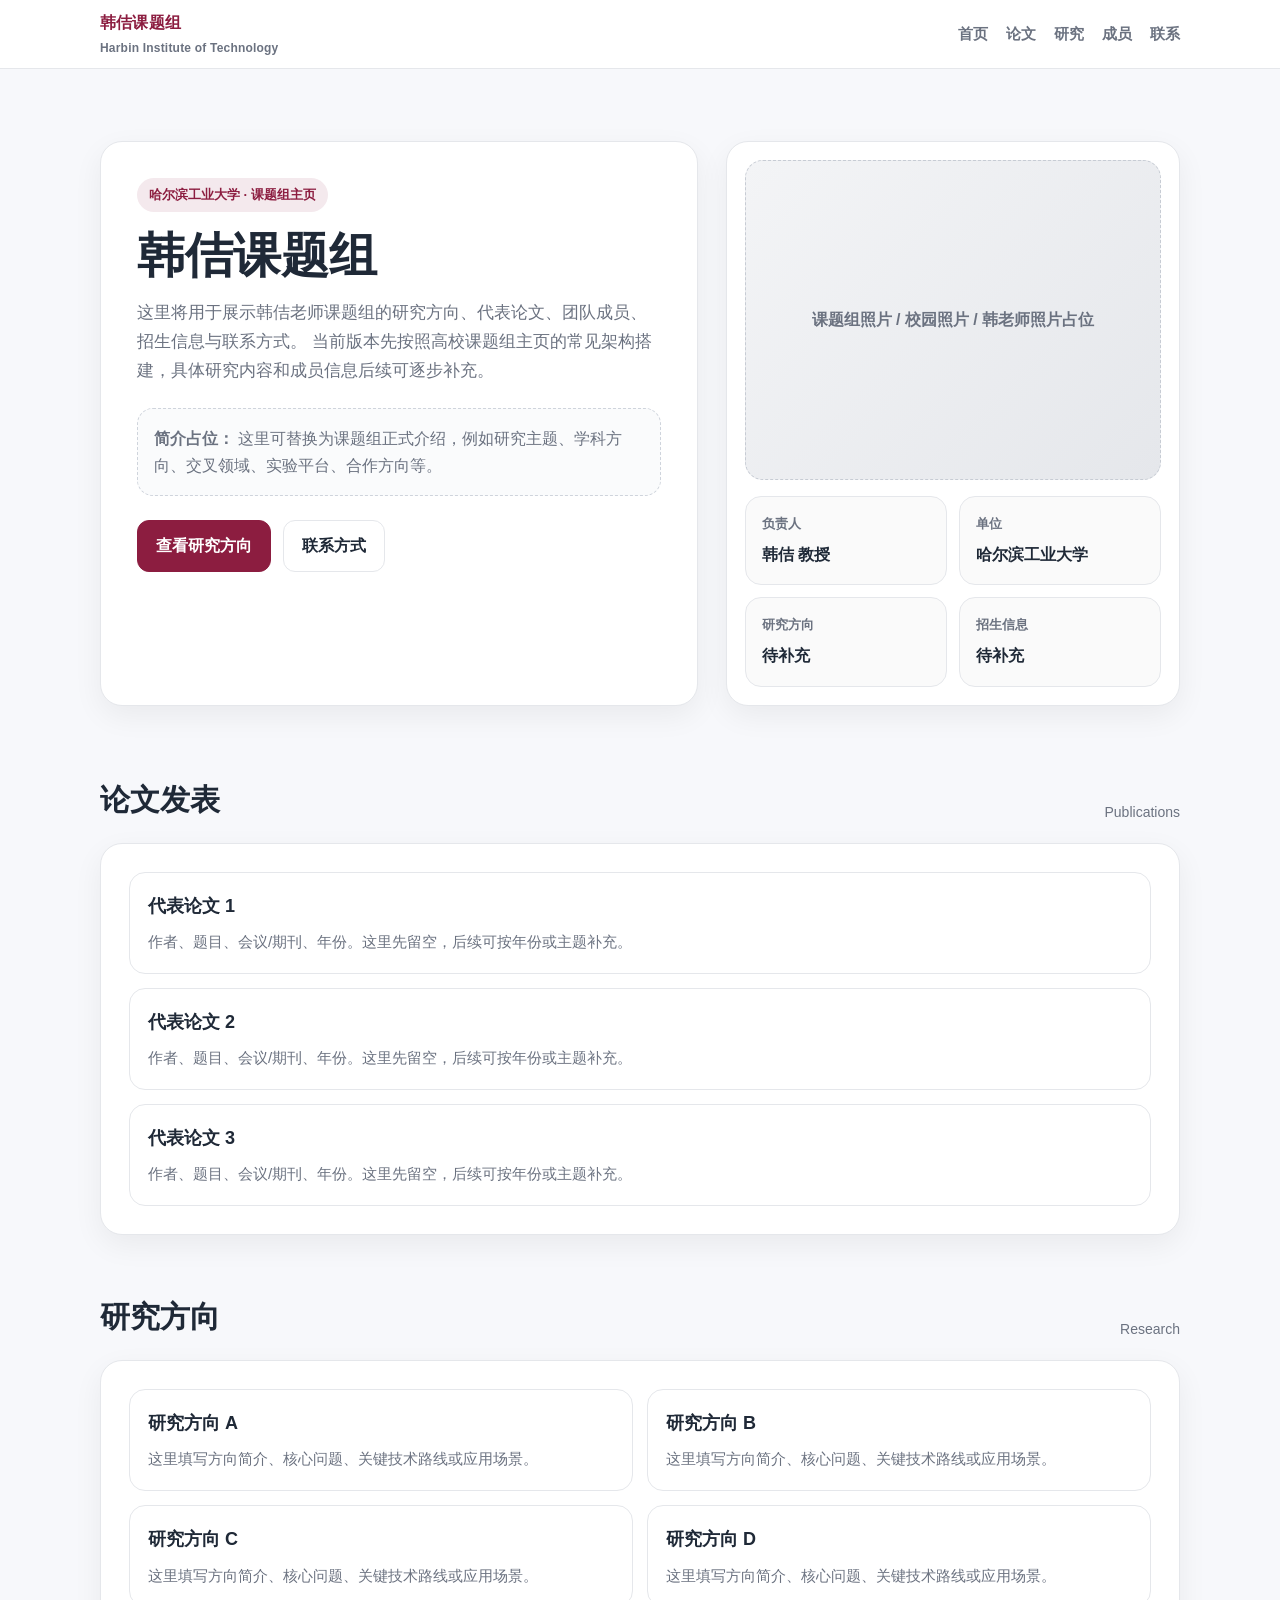
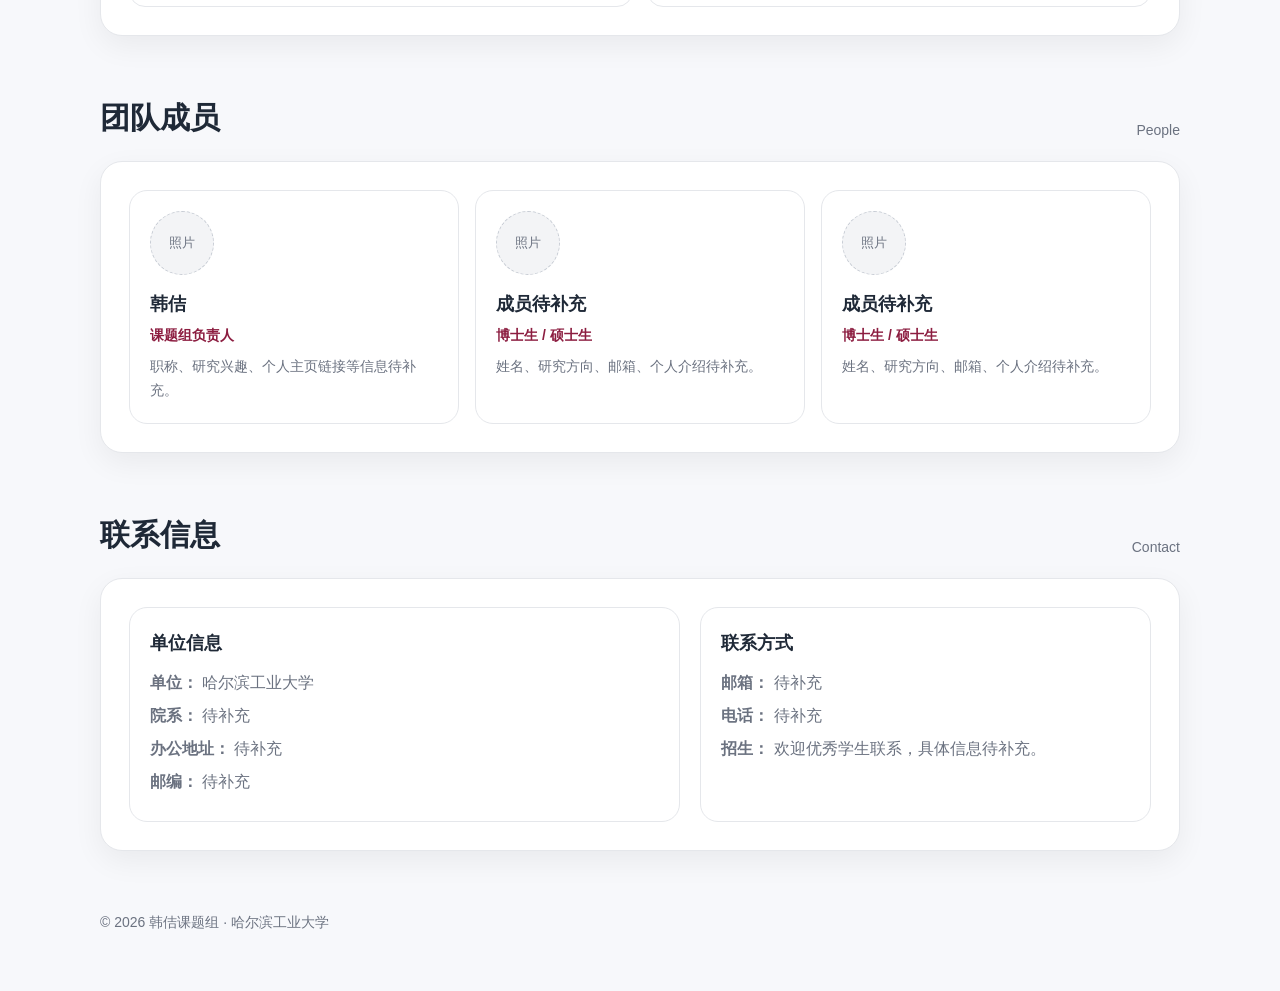
==== index.html @ 1d57304c "Update index.html" ====
<!doctype html>
<html lang="zh-CN">
<head>
  <meta charset="UTF-8" />
  <meta name="viewport" content="width=device-width, initial-scale=1.0" />
  <title>韩佶课题组 | 哈尔滨工业大学</title>
  <meta name="description" content="哈尔滨工业大学韩佶老师课题组主页" />
  <style>
    :root {
      --bg: #f7f8fb;
      --card: #ffffff;
      --text: #1f2937;
      --muted: #6b7280;
      --line: #e5e7eb;
      --primary: #8c1d40;
      --primary-2: #a62a4f;
      --max: 1080px;
      --shadow: 0 10px 30px rgba(0, 0, 0, 0.06);
    }

    * { box-sizing: border-box; }
    html { scroll-behavior: smooth; }
    body {
      margin: 0;
      font-family: -apple-system, BlinkMacSystemFont, "Segoe UI", Roboto, "PingFang SC", "Hiragino Sans GB", "Microsoft YaHei", sans-serif;
      color: var(--text);
      background: var(--bg);
      line-height: 1.7;
    }

    a { color: inherit; text-decoration: none; }
    img { max-width: 100%; display: block; }

    .container {
      width: min(var(--max), calc(100% - 32px));
      margin: 0 auto;
    }

    .site-header {
      position: sticky;
      top: 0;
      z-index: 50;
      background: rgba(255,255,255,0.92);
      backdrop-filter: blur(12px);
      border-bottom: 1px solid var(--line);
    }

    .nav {
      display: flex;
      align-items: center;
      justify-content: space-between;
      min-height: 68px;
      gap: 16px;
    }

    .brand {
      font-weight: 800;
      letter-spacing: 0.2px;
      color: var(--primary);
      white-space: nowrap;
    }

    .brand small {
      display: block;
      font-size: 12px;
      color: var(--muted);
      font-weight: 600;
      margin-top: 2px;
    }

    .nav-links {
      display: flex;
      gap: 18px;
      flex-wrap: wrap;
      justify-content: flex-end;
      font-size: 15px;
    }

    .nav-links a {
      color: var(--muted);
      font-weight: 600;
    }

    .nav-links a:hover { color: var(--primary); }

    .hero {
      padding: 72px 0 40px;
    }

    .hero-grid {
      display: grid;
      grid-template-columns: 1.25fr 0.95fr;
      gap: 28px;
      align-items: stretch;
    }

    .card {
      background: var(--card);
      border: 1px solid var(--line);
      border-radius: 22px;
      box-shadow: var(--shadow);
    }

    .hero-copy {
      padding: 36px;
    }

    .eyebrow {
      display: inline-block;
      padding: 6px 12px;
      border-radius: 999px;
      background: #f4e9ed;
      color: var(--primary);
      font-size: 13px;
      font-weight: 700;
      margin-bottom: 16px;
    }

    h1 {
      font-size: clamp(30px, 4vw, 48px);
      line-height: 1.15;
      margin: 0 0 16px;
    }

    .lead {
      font-size: 17px;
      color: var(--muted);
      margin: 0 0 22px;
    }

    .hero-actions {
      display: flex;
      gap: 12px;
      flex-wrap: wrap;
      margin-top: 24px;
    }

    .btn {
      display: inline-flex;
      align-items: center;
      justify-content: center;
      padding: 11px 18px;
      border-radius: 12px;
      font-weight: 700;
      border: 1px solid var(--line);
      transition: 0.2s ease;
    }

    .btn-primary {
      background: var(--primary);
      color: white;
      border-color: var(--primary);
    }

    .btn-primary:hover { background: var(--primary-2); }
    .btn-secondary:hover { border-color: var(--primary); color: var(--primary); }

    .hero-side {
      padding: 18px;
      display: flex;
      flex-direction: column;
      gap: 16px;
    }

    .placeholder-photo {
      min-height: 320px;
      border-radius: 18px;
      background: linear-gradient(135deg, #f3f4f6, #e5e7eb);
      border: 1px dashed #c7ccd4;
      display: grid;
      place-items: center;
      color: var(--muted);
      font-weight: 700;
      text-align: center;
      padding: 20px;
    }

    .quick-info {
      display: grid;
      grid-template-columns: 1fr 1fr;
      gap: 12px;
    }

    .quick-info .mini {
      border: 1px solid var(--line);
      border-radius: 16px;
      padding: 16px;
      background: #fafafa;
    }

    .mini-title {
      font-size: 13px;
      color: var(--muted);
      margin-bottom: 6px;
      font-weight: 700;
    }

    .mini strong {
      font-size: 16px;
    }

    section {
      padding: 28px 0;
    }

    .section-title {
      display: flex;
      align-items: end;
      justify-content: space-between;
      gap: 12px;
      margin-bottom: 18px;
    }

    h2 {
      margin: 0;
      font-size: 30px;
    }

    .section-note {
      color: var(--muted);
      font-size: 14px;
    }

    .content-card {
      padding: 28px;
    }

    .grid-2 {
      display: grid;
      grid-template-columns: 1fr 1fr;
      gap: 20px;
    }

    .research-list,
    .publication-list,
    .member-list {
      display: grid;
      gap: 14px;
    }

    .item {
      padding: 18px 18px;
      border: 1px solid var(--line);
      border-radius: 16px;
      background: #fff;
    }

    .item h3 {
      margin: 0 0 8px;
      font-size: 18px;
    }

    .item p {
      margin: 0;
      color: var(--muted);
      font-size: 15px;
    }

    .people-grid {
      display: grid;
      grid-template-columns: repeat(3, 1fr);
      gap: 16px;
    }

    .person {
      padding: 20px;
      border: 1px solid var(--line);
      border-radius: 18px;
      background: #fff;
    }

    .avatar {
      width: 64px;
      height: 64px;
      border-radius: 50%;
      background: #f3f4f6;
      border: 1px dashed #c7ccd4;
      display: grid;
      place-items: center;
      color: var(--muted);
      font-size: 13px;
      margin-bottom: 14px;
    }

    .person h3 {
      margin: 0 0 4px;
      font-size: 18px;
    }

    .person .role {
      color: var(--primary);
      font-weight: 700;
      font-size: 14px;
      margin-bottom: 8px;
    }

    .person p {
      margin: 0;
      color: var(--muted);
      font-size: 14px;
    }

    .contact-grid {
      display: grid;
      grid-template-columns: 1.1fr 0.9fr;
      gap: 20px;
    }

    .contact-block {
      padding: 20px;
      border: 1px solid var(--line);
      border-radius: 18px;
      background: #fff;
    }

    .contact-block h3 {
      margin: 0 0 10px;
      font-size: 18px;
    }

    .contact-block p {
      margin: 6px 0;
      color: var(--muted);
    }

    .footer {
      padding: 32px 0 56px;
      color: var(--muted);
      font-size: 14px;
    }

    .muted-box {
      border: 1px dashed #cfd4dc;
      border-radius: 16px;
      padding: 16px;
      color: var(--muted);
      background: #fafbfc;
    }

    @media (max-width: 920px) {
      .hero-grid,
      .grid-2,
      .people-grid,
      .contact-grid {
        grid-template-columns: 1fr;
      }
    }

    @media (max-width: 640px) {
      .nav {
        padding: 12px 0;
        align-items: flex-start;
        flex-direction: column;
      }

      .nav-links {
        gap: 12px;
      }

      .hero {
        padding-top: 36px;
      }

      .hero-copy,
      .content-card {
        padding: 22px;
      }

      .quick-info {
        grid-template-columns: 1fr;
      }
    }
  </style>
</head>
<body>
  <header class="site-header">
    <div class="container nav">
      <div class="brand">
        韩佶课题组
        <small>Harbin Institute of Technology</small>
      </div>
      <nav class="nav-links">
        <a href="#home">首页</a>
        <a href="#publications">论文</a>
        <a href="#research">研究</a>
        <a href="#people">成员</a>
        <a href="#contact">联系</a>
      </nav>
    </div>
  </header>

  <main>
    <section class="hero" id="home">
      <div class="container hero-grid">
        <div class="card hero-copy">
          <div class="eyebrow">哈尔滨工业大学 · 课题组主页</div>
          <h1>韩佶课题组</h1>
          <p class="lead">
            这里将用于展示韩佶老师课题组的研究方向、代表论文、团队成员、招生信息与联系方式。
            当前版本先按照高校课题组主页的常见架构搭建，具体研究内容和成员信息后续可逐步补充。
          </p>
          <div class="muted-box">
            <strong>简介占位：</strong>
            这里可替换为课题组正式介绍，例如研究主题、学科方向、交叉领域、实验平台、合作方向等。
          </div>
          <div class="hero-actions">
            <a class="btn btn-primary" href="#research">查看研究方向</a>
            <a class="btn btn-secondary" href="#contact">联系方式</a>
          </div>
        </div>

        <div class="card hero-side">
          <div class="placeholder-photo">课题组照片 / 校园照片 / 韩老师照片占位</div>
          <div class="quick-info">
            <div class="mini">
              <div class="mini-title">负责人</div>
              <strong>韩佶 教授</strong>
            </div>
            <div class="mini">
              <div class="mini-title">单位</div>
              <strong>哈尔滨工业大学</strong>
            </div>
            <div class="mini">
              <div class="mini-title">研究方向</div>
              <strong>待补充</strong>
            </div>
            <div class="mini">
              <div class="mini-title">招生信息</div>
              <strong>待补充</strong>
            </div>
          </div>
        </div>
      </div>
    </section>

    <section id="publications">
      <div class="container">
        <div class="section-title">
          <h2>论文发表</h2>
          <div class="section-note">Publications</div>
        </div>
        <div class="card content-card publication-list">
          <div class="item">
            <h3>代表论文 1</h3>
            <p>作者、题目、会议/期刊、年份。这里先留空，后续可按年份或主题补充。</p>
          </div>
          <div class="item">
            <h3>代表论文 2</h3>
            <p>作者、题目、会议/期刊、年份。这里先留空，后续可按年份或主题补充。</p>
          </div>
          <div class="item">
            <h3>代表论文 3</h3>
            <p>作者、题目、会议/期刊、年份。这里先留空，后续可按年份或主题补充。</p>
          </div>
        </div>
      </div>
    </section>

    <section id="research">
      <div class="container">
        <div class="section-title">
          <h2>研究方向</h2>
          <div class="section-note">Research</div>
        </div>
        <div class="card content-card">
          <div class="grid-2 research-list">
            <div class="item">
              <h3>研究方向 A</h3>
              <p>这里填写方向简介、核心问题、关键技术路线或应用场景。</p>
            </div>
            <div class="item">
              <h3>研究方向 B</h3>
              <p>这里填写方向简介、核心问题、关键技术路线或应用场景。</p>
            </div>
            <div class="item">
              <h3>研究方向 C</h3>
              <p>这里填写方向简介、核心问题、关键技术路线或应用场景。</p>
            </div>
            <div class="item">
              <h3>研究方向 D</h3>
              <p>这里填写方向简介、核心问题、关键技术路线或应用场景。</p>
            </div>
          </div>
        </div>
      </div>
    </section>

    <section id="people">
      <div class="container">
        <div class="section-title">
          <h2>团队成员</h2>
          <div class="section-note">People</div>
        </div>
        <div class="card content-card">
          <div class="people-grid">
            <div class="person">
              <div class="avatar">照片</div>
              <h3>韩佶</h3>
              <div class="role">课题组负责人</div>
              <p>职称、研究兴趣、个人主页链接等信息待补充。</p>
            </div>
            <div class="person">
              <div class="avatar">照片</div>
              <h3>成员待补充</h3>
              <div class="role">博士生 / 硕士生</div>
              <p>姓名、研究方向、邮箱、个人介绍待补充。</p>
            </div>
            <div class="person">
              <div class="avatar">照片</div>
              <h3>成员待补充</h3>
              <div class="role">博士生 / 硕士生</div>
              <p>姓名、研究方向、邮箱、个人介绍待补充。</p>
            </div>
          </div>
        </div>
      </div>
    </section>

    <section id="contact">
      <div class="container">
        <div class="section-title">
          <h2>联系信息</h2>
          <div class="section-note">Contact</div>
        </div>
        <div class="card content-card contact-grid">
          <div class="contact-block">
            <h3>单位信息</h3>
            <p><strong>单位：</strong> 哈尔滨工业大学</p>
            <p><strong>院系：</strong> 待补充</p>
            <p><strong>办公地址：</strong> 待补充</p>
            <p><strong>邮编：</strong> 待补充</p>
          </div>
          <div class="contact-block">
            <h3>联系方式</h3>
            <p><strong>邮箱：</strong> 待补充</p>
            <p><strong>电话：</strong> 待补充</p>
            <p><strong>招生：</strong> 欢迎优秀学生联系，具体信息待补充。</p>
          </div>
        </div>
      </div>
    </section>
  </main>

  <footer class="footer">
    <div class="container">
      © 2026 韩佶课题组 · 哈尔滨工业大学
    </div>
  </footer>
</body>
</html>
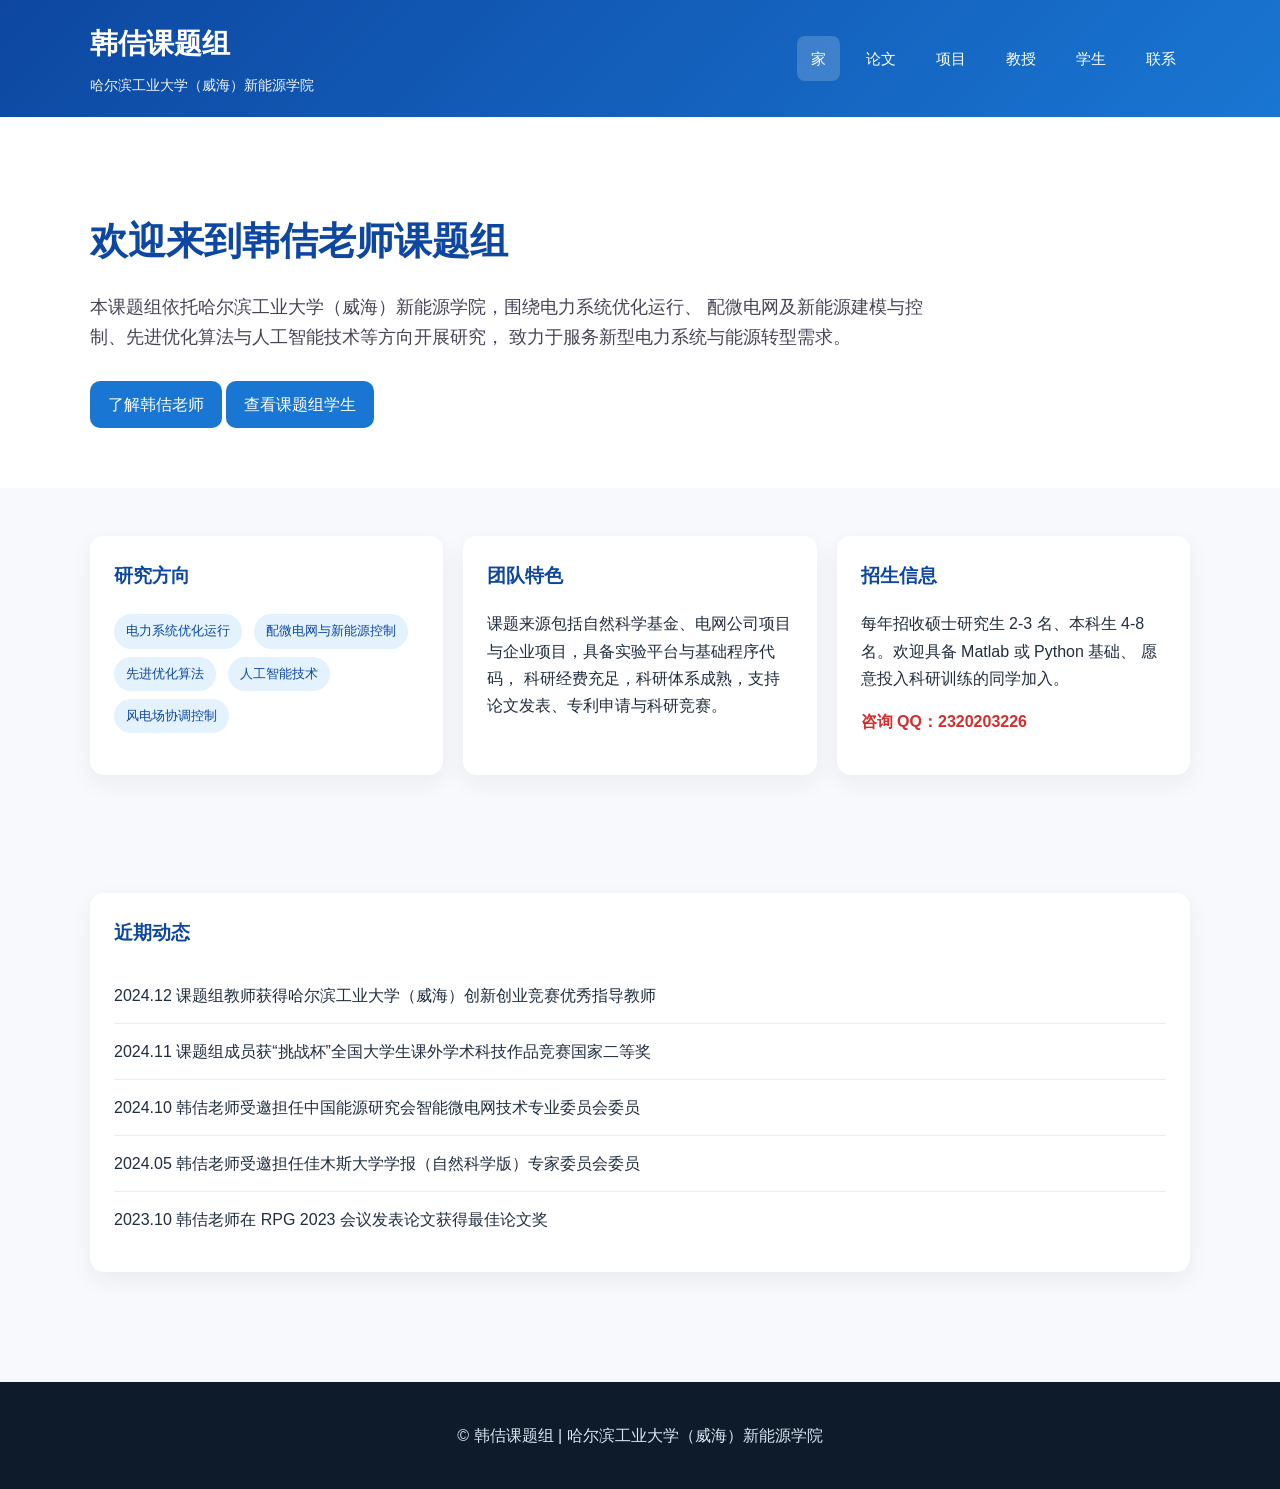
==== commit 24dae475: "Add files via upload" ====
--- a/index.html
+++ b/index.html
@@ -1,550 +1,89 @@
-<!doctype html>
-<html lang="zh-CN">
-<head>
-  <meta charset="UTF-8" />
-  <meta name="viewport" content="width=device-width, initial-scale=1.0" />
-  <title>韩佶课题组 | 哈尔滨工业大学</title>
-  <meta name="description" content="哈尔滨工业大学韩佶老师课题组主页" />
-  <style>
-    :root {
-      --bg: #f7f8fb;
-      --card: #ffffff;
-      --text: #1f2937;
-      --muted: #6b7280;
-      --line: #e5e7eb;
-      --primary: #8c1d40;
-      --primary-2: #a62a4f;
-      --max: 1080px;
-      --shadow: 0 10px 30px rgba(0, 0, 0, 0.06);
-    }
-
-    * { box-sizing: border-box; }
-    html { scroll-behavior: smooth; }
-    body {
-      margin: 0;
-      font-family: -apple-system, BlinkMacSystemFont, "Segoe UI", Roboto, "PingFang SC", "Hiragino Sans GB", "Microsoft YaHei", sans-serif;
-      color: var(--text);
-      background: var(--bg);
-      line-height: 1.7;
-    }
-
-    a { color: inherit; text-decoration: none; }
-    img { max-width: 100%; display: block; }
-
-    .container {
-      width: min(var(--max), calc(100% - 32px));
-      margin: 0 auto;
-    }
-
-    .site-header {
-      position: sticky;
-      top: 0;
-      z-index: 50;
-      background: rgba(255,255,255,0.92);
-      backdrop-filter: blur(12px);
-      border-bottom: 1px solid var(--line);
-    }
-
-    .nav {
-      display: flex;
-      align-items: center;
-      justify-content: space-between;
-      min-height: 68px;
-      gap: 16px;
-    }
-
-    .brand {
-      font-weight: 800;
-      letter-spacing: 0.2px;
-      color: var(--primary);
-      white-space: nowrap;
-    }
-
-    .brand small {
-      display: block;
-      font-size: 12px;
-      color: var(--muted);
-      font-weight: 600;
-      margin-top: 2px;
-    }
-
-    .nav-links {
-      display: flex;
-      gap: 18px;
-      flex-wrap: wrap;
-      justify-content: flex-end;
-      font-size: 15px;
-    }
-
-    .nav-links a {
-      color: var(--muted);
-      font-weight: 600;
-    }
-
-    .nav-links a:hover { color: var(--primary); }
-
-    .hero {
-      padding: 72px 0 40px;
-    }
-
-    .hero-grid {
-      display: grid;
-      grid-template-columns: 1.25fr 0.95fr;
-      gap: 28px;
-      align-items: stretch;
-    }
-
-    .card {
-      background: var(--card);
-      border: 1px solid var(--line);
-      border-radius: 22px;
-      box-shadow: var(--shadow);
-    }
-
-    .hero-copy {
-      padding: 36px;
-    }
-
-    .eyebrow {
-      display: inline-block;
-      padding: 6px 12px;
-      border-radius: 999px;
-      background: #f4e9ed;
-      color: var(--primary);
-      font-size: 13px;
-      font-weight: 700;
-      margin-bottom: 16px;
-    }
-
-    h1 {
-      font-size: clamp(30px, 4vw, 48px);
-      line-height: 1.15;
-      margin: 0 0 16px;
-    }
-
-    .lead {
-      font-size: 17px;
-      color: var(--muted);
-      margin: 0 0 22px;
-    }
-
-    .hero-actions {
-      display: flex;
-      gap: 12px;
-      flex-wrap: wrap;
-      margin-top: 24px;
-    }
-
-    .btn {
-      display: inline-flex;
-      align-items: center;
-      justify-content: center;
-      padding: 11px 18px;
-      border-radius: 12px;
-      font-weight: 700;
-      border: 1px solid var(--line);
-      transition: 0.2s ease;
-    }
-
-    .btn-primary {
-      background: var(--primary);
-      color: white;
-      border-color: var(--primary);
-    }
-
-    .btn-primary:hover { background: var(--primary-2); }
-    .btn-secondary:hover { border-color: var(--primary); color: var(--primary); }
-
-    .hero-side {
-      padding: 18px;
-      display: flex;
-      flex-direction: column;
-      gap: 16px;
-    }
-
-    .placeholder-photo {
-      min-height: 320px;
-      border-radius: 18px;
-      background: linear-gradient(135deg, #f3f4f6, #e5e7eb);
-      border: 1px dashed #c7ccd4;
-      display: grid;
-      place-items: center;
-      color: var(--muted);
-      font-weight: 700;
-      text-align: center;
-      padding: 20px;
-    }
-
-    .quick-info {
-      display: grid;
-      grid-template-columns: 1fr 1fr;
-      gap: 12px;
-    }
-
-    .quick-info .mini {
-      border: 1px solid var(--line);
-      border-radius: 16px;
-      padding: 16px;
-      background: #fafafa;
-    }
-
-    .mini-title {
-      font-size: 13px;
-      color: var(--muted);
-      margin-bottom: 6px;
-      font-weight: 700;
-    }
-
-    .mini strong {
-      font-size: 16px;
-    }
-
-    section {
-      padding: 28px 0;
-    }
-
-    .section-title {
-      display: flex;
-      align-items: end;
-      justify-content: space-between;
-      gap: 12px;
-      margin-bottom: 18px;
-    }
-
-    h2 {
-      margin: 0;
-      font-size: 30px;
-    }
-
-    .section-note {
-      color: var(--muted);
-      font-size: 14px;
-    }
-
-    .content-card {
-      padding: 28px;
-    }
-
-    .grid-2 {
-      display: grid;
-      grid-template-columns: 1fr 1fr;
-      gap: 20px;
-    }
-
-    .research-list,
-    .publication-list,
-    .member-list {
-      display: grid;
-      gap: 14px;
-    }
-
-    .item {
-      padding: 18px 18px;
-      border: 1px solid var(--line);
-      border-radius: 16px;
-      background: #fff;
-    }
-
-    .item h3 {
-      margin: 0 0 8px;
-      font-size: 18px;
-    }
-
-    .item p {
-      margin: 0;
-      color: var(--muted);
-      font-size: 15px;
-    }
-
-    .people-grid {
-      display: grid;
-      grid-template-columns: repeat(3, 1fr);
-      gap: 16px;
-    }
-
-    .person {
-      padding: 20px;
-      border: 1px solid var(--line);
-      border-radius: 18px;
-      background: #fff;
-    }
-
-    .avatar {
-      width: 64px;
-      height: 64px;
-      border-radius: 50%;
-      background: #f3f4f6;
-      border: 1px dashed #c7ccd4;
-      display: grid;
-      place-items: center;
-      color: var(--muted);
-      font-size: 13px;
-      margin-bottom: 14px;
-    }
-
-    .person h3 {
-      margin: 0 0 4px;
-      font-size: 18px;
-    }
-
-    .person .role {
-      color: var(--primary);
-      font-weight: 700;
-      font-size: 14px;
-      margin-bottom: 8px;
-    }
-
-    .person p {
-      margin: 0;
-      color: var(--muted);
-      font-size: 14px;
-    }
-
-    .contact-grid {
-      display: grid;
-      grid-template-columns: 1.1fr 0.9fr;
-      gap: 20px;
-    }
-
-    .contact-block {
-      padding: 20px;
-      border: 1px solid var(--line);
-      border-radius: 18px;
-      background: #fff;
-    }
-
-    .contact-block h3 {
-      margin: 0 0 10px;
-      font-size: 18px;
-    }
-
-    .contact-block p {
-      margin: 6px 0;
-      color: var(--muted);
-    }
-
-    .footer {
-      padding: 32px 0 56px;
-      color: var(--muted);
-      font-size: 14px;
-    }
-
-    .muted-box {
-      border: 1px dashed #cfd4dc;
-      border-radius: 16px;
-      padding: 16px;
-      color: var(--muted);
-      background: #fafbfc;
-    }
-
-    @media (max-width: 920px) {
-      .hero-grid,
-      .grid-2,
-      .people-grid,
-      .contact-grid {
-        grid-template-columns: 1fr;
-      }
-    }
-
-    @media (max-width: 640px) {
-      .nav {
-        padding: 12px 0;
-        align-items: flex-start;
-        flex-direction: column;
-      }
-
-      .nav-links {
-        gap: 12px;
-      }
-
-      .hero {
-        padding-top: 36px;
-      }
-
-      .hero-copy,
-      .content-card {
-        padding: 22px;
-      }
-
-      .quick-info {
-        grid-template-columns: 1fr;
-      }
-    }
-  </style>
-</head>
-<body>
-  <header class="site-header">
-    <div class="container nav">
-      <div class="brand">
-        韩佶课题组
-        <small>Harbin Institute of Technology</small>
-      </div>
-      <nav class="nav-links">
-        <a href="#home">首页</a>
-        <a href="#publications">论文</a>
-        <a href="#research">研究</a>
-        <a href="#people">成员</a>
-        <a href="#contact">联系</a>
-      </nav>
-    </div>
-  </header>
-
-  <main>
-    <section class="hero" id="home">
-      <div class="container hero-grid">
-        <div class="card hero-copy">
-          <div class="eyebrow">哈尔滨工业大学 · 课题组主页</div>
-          <h1>韩佶课题组</h1>
-          <p class="lead">
-            这里将用于展示韩佶老师课题组的研究方向、代表论文、团队成员、招生信息与联系方式。
-            当前版本先按照高校课题组主页的常见架构搭建，具体研究内容和成员信息后续可逐步补充。
-          </p>
-          <div class="muted-box">
-            <strong>简介占位：</strong>
-            这里可替换为课题组正式介绍，例如研究主题、学科方向、交叉领域、实验平台、合作方向等。
-          </div>
-          <div class="hero-actions">
-            <a class="btn btn-primary" href="#research">查看研究方向</a>
-            <a class="btn btn-secondary" href="#contact">联系方式</a>
-          </div>
-        </div>
-
-        <div class="card hero-side">
-          <div class="placeholder-photo">课题组照片 / 校园照片 / 韩老师照片占位</div>
-          <div class="quick-info">
-            <div class="mini">
-              <div class="mini-title">负责人</div>
-              <strong>韩佶 教授</strong>
-            </div>
-            <div class="mini">
-              <div class="mini-title">单位</div>
-              <strong>哈尔滨工业大学</strong>
-            </div>
-            <div class="mini">
-              <div class="mini-title">研究方向</div>
-              <strong>待补充</strong>
-            </div>
-            <div class="mini">
-              <div class="mini-title">招生信息</div>
-              <strong>待补充</strong>
-            </div>
-          </div>
-        </div>
-      </div>
-    </section>
-
-    <section id="publications">
-      <div class="container">
-        <div class="section-title">
-          <h2>论文发表</h2>
-          <div class="section-note">Publications</div>
-        </div>
-        <div class="card content-card publication-list">
-          <div class="item">
-            <h3>代表论文 1</h3>
-            <p>作者、题目、会议/期刊、年份。这里先留空，后续可按年份或主题补充。</p>
-          </div>
-          <div class="item">
-            <h3>代表论文 2</h3>
-            <p>作者、题目、会议/期刊、年份。这里先留空，后续可按年份或主题补充。</p>
-          </div>
-          <div class="item">
-            <h3>代表论文 3</h3>
-            <p>作者、题目、会议/期刊、年份。这里先留空，后续可按年份或主题补充。</p>
-          </div>
-        </div>
-      </div>
-    </section>
-
-    <section id="research">
-      <div class="container">
-        <div class="section-title">
-          <h2>研究方向</h2>
-          <div class="section-note">Research</div>
-        </div>
-        <div class="card content-card">
-          <div class="grid-2 research-list">
-            <div class="item">
-              <h3>研究方向 A</h3>
-              <p>这里填写方向简介、核心问题、关键技术路线或应用场景。</p>
-            </div>
-            <div class="item">
-              <h3>研究方向 B</h3>
-              <p>这里填写方向简介、核心问题、关键技术路线或应用场景。</p>
-            </div>
-            <div class="item">
-              <h3>研究方向 C</h3>
-              <p>这里填写方向简介、核心问题、关键技术路线或应用场景。</p>
-            </div>
-            <div class="item">
-              <h3>研究方向 D</h3>
-              <p>这里填写方向简介、核心问题、关键技术路线或应用场景。</p>
-            </div>
-          </div>
-        </div>
-      </div>
-    </section>
-
-    <section id="people">
-      <div class="container">
-        <div class="section-title">
-          <h2>团队成员</h2>
-          <div class="section-note">People</div>
-        </div>
-        <div class="card content-card">
-          <div class="people-grid">
-            <div class="person">
-              <div class="avatar">照片</div>
-              <h3>韩佶</h3>
-              <div class="role">课题组负责人</div>
-              <p>职称、研究兴趣、个人主页链接等信息待补充。</p>
-            </div>
-            <div class="person">
-              <div class="avatar">照片</div>
-              <h3>成员待补充</h3>
-              <div class="role">博士生 / 硕士生</div>
-              <p>姓名、研究方向、邮箱、个人介绍待补充。</p>
-            </div>
-            <div class="person">
-              <div class="avatar">照片</div>
-              <h3>成员待补充</h3>
-              <div class="role">博士生 / 硕士生</div>
-              <p>姓名、研究方向、邮箱、个人介绍待补充。</p>
-            </div>
-          </div>
-        </div>
-      </div>
-    </section>
-
-    <section id="contact">
-      <div class="container">
-        <div class="section-title">
-          <h2>联系信息</h2>
-          <div class="section-note">Contact</div>
-        </div>
-        <div class="card content-card contact-grid">
-          <div class="contact-block">
-            <h3>单位信息</h3>
-            <p><strong>单位：</strong> 哈尔滨工业大学</p>
-            <p><strong>院系：</strong> 待补充</p>
-            <p><strong>办公地址：</strong> 待补充</p>
-            <p><strong>邮编：</strong> 待补充</p>
-          </div>
-          <div class="contact-block">
-            <h3>联系方式</h3>
-            <p><strong>邮箱：</strong> 待补充</p>
-            <p><strong>电话：</strong> 待补充</p>
-            <p><strong>招生：</strong> 欢迎优秀学生联系，具体信息待补充。</p>
-          </div>
-        </div>
-      </div>
-    </section>
-  </main>
-
-  <footer class="footer">
-    <div class="container">
-      © 2026 韩佶课题组 · 哈尔滨工业大学
-    </div>
-  </footer>
-</body>
-</html>
+<!DOCTYPE html>
+<html lang="zh-CN">
+<head>
+  <meta charset="UTF-8">
+  <meta name="viewport" content="width=device-width, initial-scale=1.0">
+  <title>韩佶课题组 - 首页</title>
+  <link rel="stylesheet" href="style.css">
+</head>
+<body>
+  <header>
+    <div class="container topbar">
+      <div class="logo">
+        <h1>韩佶课题组</h1>
+        <p>哈尔滨工业大学（威海）新能源学院</p>
+      </div>
+      <nav>
+        <a class="active" href="index.html">家</a>
+        <a href="papers.html">论文</a>
+        <a href="projects.html">项目</a>
+        <a href="professor.html">教授</a>
+        <a href="students.html">学生</a>
+        <a href="contact.html">联系</a>
+      </nav>
+    </div>
+  </header>
+
+  <section class="hero">
+    <div class="container">
+      <h2>欢迎来到韩佶老师课题组</h2>
+      <p>
+        本课题组依托哈尔滨工业大学（威海）新能源学院，围绕电力系统优化运行、
+        配微电网及新能源建模与控制、先进优化算法与人工智能技术等方向开展研究，
+        致力于服务新型电力系统与能源转型需求。
+      </p>
+      <a class="button" href="professor.html">了解韩佶老师</a>
+      <a class="button" href="students.html">查看课题组学生</a>
+    </div>
+  </section>
+
+  <section class="section">
+    <div class="container grid">
+      <div class="card">
+        <h3>研究方向</h3>
+        <span class="tag">电力系统优化运行</span>
+        <span class="tag">配微电网与新能源控制</span>
+        <span class="tag">先进优化算法</span>
+        <span class="tag">人工智能技术</span>
+        <span class="tag">风电场协调控制</span>
+      </div>
+
+      <div class="card">
+        <h3>团队特色</h3>
+        <p>
+          课题来源包括自然科学基金、电网公司项目与企业项目，具备实验平台与基础程序代码，
+          科研经费充足，科研体系成熟，支持论文发表、专利申请与科研竞赛。
+        </p>
+      </div>
+
+      <div class="card">
+        <h3>招生信息</h3>
+        <p>
+          每年招收硕士研究生 2-3 名、本科生 4-8 名。欢迎具备 Matlab 或 Python 基础、
+          愿意投入科研训练的同学加入。
+        </p>
+        <p class="highlight">咨询 QQ：2320203226</p>
+      </div>
+    </div>
+  </section>
+
+  <section class="section">
+    <div class="container">
+      <div class="card">
+        <h3>近期动态</h3>
+        <div class="timeline-item">2024.12 课题组教师获得哈尔滨工业大学（威海）创新创业竞赛优秀指导教师</div>
+        <div class="timeline-item">2024.11 课题组成员获“挑战杯”全国大学生课外学术科技作品竞赛国家二等奖</div>
+        <div class="timeline-item">2024.10 韩佶老师受邀担任中国能源研究会智能微电网技术专业委员会委员</div>
+        <div class="timeline-item">2024.05 韩佶老师受邀担任佳木斯大学学报（自然科学版）专家委员会委员</div>
+        <div class="timeline-item">2023.10 韩佶老师在 RPG 2023 会议发表论文获得最佳论文奖</div>
+      </div>
+    </div>
+  </section>
+
+  <footer class="footer">
+    <div class="container">
+      <p>© 韩佶课题组 | 哈尔滨工业大学（威海）新能源学院</p>
+    </div>
+  </footer>
+</body>
+</html>
--- a/style.css
+++ b/style.css
@@ -0,0 +1,190 @@
+* {
+  box-sizing: border-box;
+}
+
+body {
+  margin: 0;
+  font-family: "Microsoft YaHei", "PingFang SC", Arial, sans-serif;
+  background: #f7f9fc;
+  color: #1f2d3d;
+  line-height: 1.7;
+}
+
+a {
+  text-decoration: none;
+  color: #0b5ed7;
+}
+
+header {
+  background: linear-gradient(135deg, #0d47a1, #1976d2);
+  color: white;
+  padding: 20px 0;
+}
+
+.container {
+  width: 90%;
+  max-width: 1100px;
+  margin: 0 auto;
+}
+
+.topbar {
+  display: flex;
+  justify-content: space-between;
+  align-items: center;
+  gap: 20px;
+  flex-wrap: wrap;
+}
+
+.logo h1 {
+  margin: 0;
+  font-size: 28px;
+}
+
+.logo p {
+  margin: 6px 0 0;
+  font-size: 14px;
+  opacity: 0.95;
+}
+
+nav {
+  display: flex;
+  gap: 12px;
+  flex-wrap: wrap;
+}
+
+nav a {
+  color: white;
+  padding: 10px 14px;
+  border-radius: 8px;
+  transition: 0.25s;
+  font-size: 15px;
+}
+
+nav a:hover,
+nav a.active {
+  background: rgba(255, 255, 255, 0.18);
+}
+
+.hero {
+  padding: 60px 0;
+  background: white;
+}
+
+.hero h2 {
+  font-size: 38px;
+  margin-bottom: 16px;
+  color: #0d47a1;
+}
+
+.hero p {
+  font-size: 18px;
+  color: #445;
+  max-width: 850px;
+}
+
+.section {
+  padding: 48px 0;
+}
+
+.card {
+  background: white;
+  border-radius: 14px;
+  padding: 24px;
+  box-shadow: 0 8px 24px rgba(0, 0, 0, 0.06);
+  margin-bottom: 22px;
+}
+
+.card h3 {
+  margin-top: 0;
+  color: #0d47a1;
+}
+
+.grid {
+  display: grid;
+  grid-template-columns: repeat(auto-fit, minmax(280px, 1fr));
+  gap: 20px;
+}
+
+.tag {
+  display: inline-block;
+  background: #e3f2fd;
+  color: #0d47a1;
+  padding: 6px 12px;
+  border-radius: 999px;
+  font-size: 13px;
+  margin: 4px 8px 4px 0;
+}
+
+ul {
+  padding-left: 20px;
+}
+
+li {
+  margin-bottom: 10px;
+}
+
+.button {
+  display: inline-block;
+  background: #1976d2;
+  color: white;
+  padding: 10px 18px;
+  border-radius: 10px;
+  margin-top: 10px;
+  transition: 0.25s;
+}
+
+.button:hover {
+  background: #0d47a1;
+}
+
+.footer {
+  background: #0d1b2a;
+  color: #dce6f2;
+  text-align: center;
+  padding: 24px 0;
+  margin-top: 40px;
+}
+
+.notice {
+  background: #fff8e1;
+  border-left: 5px solid #ffb300;
+  padding: 16px;
+  border-radius: 10px;
+}
+
+.timeline-item {
+  padding: 14px 0;
+  border-bottom: 1px solid #e8eef5;
+}
+
+.timeline-item:last-child {
+  border-bottom: none;
+}
+
+.small {
+  color: #667;
+  font-size: 14px;
+}
+
+.student-card {
+  background: white;
+  border-radius: 14px;
+  padding: 22px;
+  box-shadow: 0 8px 24px rgba(0, 0, 0, 0.06);
+}
+
+.student-card h3 {
+  margin-top: 0;
+  color: #0d47a1;
+}
+
+.back-link {
+  display: inline-block;
+  margin-bottom: 20px;
+  font-weight: bold;
+}
+
+.highlight {
+  color: #d32f2f;
+  font-weight: bold;
+}
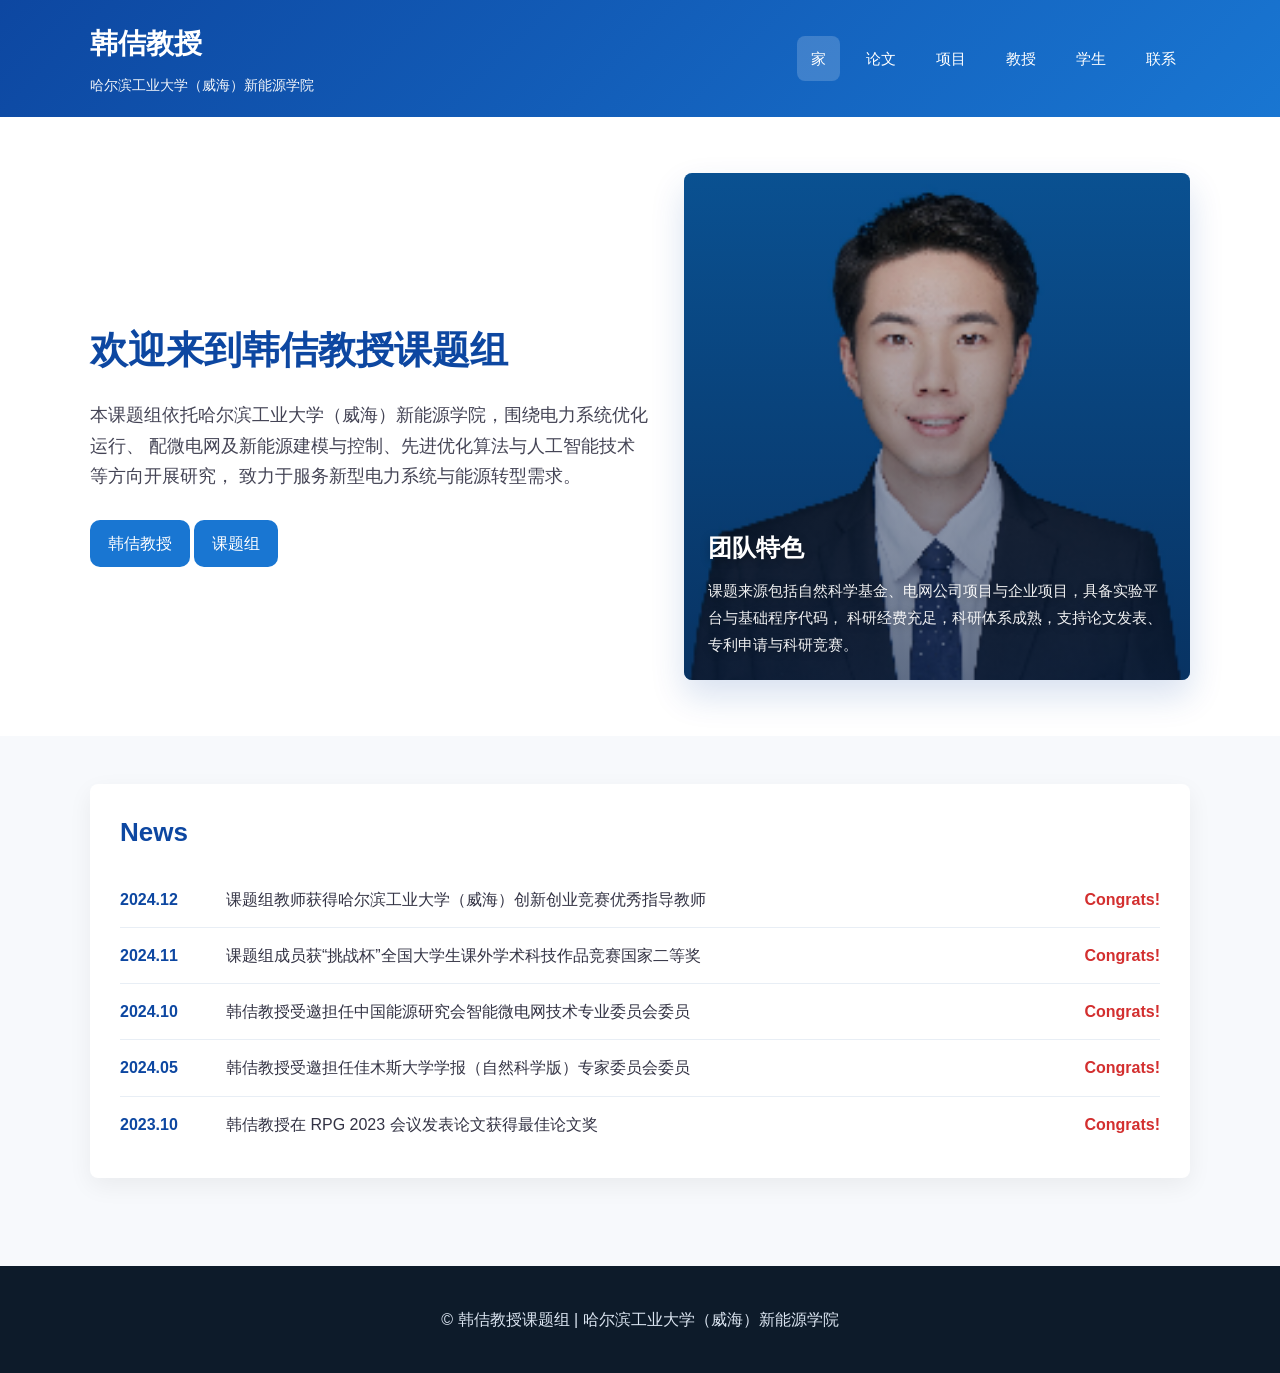
==== commit aebc0820: "modify homepage news" ====
--- a/index.html
+++ b/index.html
@@ -3,14 +3,14 @@
 <head>
   <meta charset="UTF-8">
   <meta name="viewport" content="width=device-width, initial-scale=1.0">
-  <title>韩佶课题组 - 首页</title>
+  <title>韩佶教授 - 首页</title>
   <link rel="stylesheet" href="style.css">
 </head>
 <body>
   <header>
     <div class="container topbar">
       <div class="logo">
-        <h1>韩佶课题组</h1>
+        <h1>韩佶教授</h1>
         <p>哈尔滨工业大学（威海）新能源学院</p>
       </div>
       <nav>
@@ -25,65 +25,68 @@
   </header>
 
   <section class="hero">
-    <div class="container">
-      <h2>欢迎来到韩佶老师课题组</h2>
-      <p>
-        本课题组依托哈尔滨工业大学（威海）新能源学院，围绕电力系统优化运行、
-        配微电网及新能源建模与控制、先进优化算法与人工智能技术等方向开展研究，
-        致力于服务新型电力系统与能源转型需求。
-      </p>
-      <a class="button" href="professor.html">了解韩佶老师</a>
-      <a class="button" href="students.html">查看课题组学生</a>
-    </div>
-  </section>
-
-  <section class="section">
-    <div class="container grid">
-      <div class="card">
-        <h3>研究方向</h3>
-        <span class="tag">电力系统优化运行</span>
-        <span class="tag">配微电网与新能源控制</span>
-        <span class="tag">先进优化算法</span>
-        <span class="tag">人工智能技术</span>
-        <span class="tag">风电场协调控制</span>
+    <div class="container hero-layout">
+      <div class="hero-copy">
+        <h2>欢迎来到韩佶教授课题组</h2>
+        <p>
+          本课题组依托哈尔滨工业大学（威海）新能源学院，围绕电力系统优化运行、
+          配微电网及新能源建模与控制、先进优化算法与人工智能技术等方向开展研究，
+          致力于服务新型电力系统与能源转型需求。
+        </p>
+        <a class="button" href="professor.html">韩佶教授</a>
+        <a class="button" href="students.html">课题组</a>
       </div>
 
-      <div class="card">
-        <h3>团队特色</h3>
-        <p>
-          课题来源包括自然科学基金、电网公司项目与企业项目，具备实验平台与基础程序代码，
-          科研经费充足，科研体系成熟，支持论文发表、专利申请与科研竞赛。
-        </p>
-      </div>
-
-      <div class="card">
-        <h3>招生信息</h3>
-        <p>
-          每年招收硕士研究生 2-3 名、本科生 4-8 名。欢迎具备 Matlab 或 Python 基础、
-          愿意投入科研训练的同学加入。
-        </p>
-        <p class="highlight">咨询 QQ：2320203226</p>
+      <div class="hero-feature">
+        <img src="images/showHP.png" alt="课题组展示图">
+        <div class="feature-panel">
+          <h3>团队特色</h3>
+          <p>
+            课题来源包括自然科学基金、电网公司项目与企业项目，具备实验平台与基础程序代码，
+            科研经费充足，科研体系成熟，支持论文发表、专利申请与科研竞赛。
+          </p>
+        </div>
       </div>
     </div>
   </section>
 
   <section class="section">
     <div class="container">
-      <div class="card">
-        <h3>近期动态</h3>
-        <div class="timeline-item">2024.12 课题组教师获得哈尔滨工业大学（威海）创新创业竞赛优秀指导教师</div>
-        <div class="timeline-item">2024.11 课题组成员获“挑战杯”全国大学生课外学术科技作品竞赛国家二等奖</div>
-        <div class="timeline-item">2024.10 韩佶老师受邀担任中国能源研究会智能微电网技术专业委员会委员</div>
-        <div class="timeline-item">2024.05 韩佶老师受邀担任佳木斯大学学报（自然科学版）专家委员会委员</div>
-        <div class="timeline-item">2023.10 韩佶老师在 RPG 2023 会议发表论文获得最佳论文奖</div>
+      <div class="news-card">
+        <h3>News</h3>
+        <div class="news-item">
+          <span class="news-date">2024.12</span>
+          <span class="news-text">课题组教师获得哈尔滨工业大学（威海）创新创业竞赛优秀指导教师</span>
+          <strong>Congrats!</strong>
+        </div>
+        <div class="news-item">
+          <span class="news-date">2024.11</span>
+          <span class="news-text">课题组成员获“挑战杯”全国大学生课外学术科技作品竞赛国家二等奖</span>
+          <strong>Congrats!</strong>
+        </div>
+        <div class="news-item">
+          <span class="news-date">2024.10</span>
+          <span class="news-text">韩佶教授受邀担任中国能源研究会智能微电网技术专业委员会委员</span>
+          <strong>Congrats!</strong>
+        </div>
+        <div class="news-item">
+          <span class="news-date">2024.05</span>
+          <span class="news-text">韩佶教授受邀担任佳木斯大学学报（自然科学版）专家委员会委员</span>
+          <strong>Congrats!</strong>
+        </div>
+        <div class="news-item">
+          <span class="news-date">2023.10</span>
+          <span class="news-text">韩佶教授在 RPG 2023 会议发表论文获得最佳论文奖</span>
+          <strong>Congrats!</strong>
+        </div>
       </div>
     </div>
   </section>
 
   <footer class="footer">
     <div class="container">
-      <p>© 韩佶课题组 | 哈尔滨工业大学（威海）新能源学院</p>
+      <p>© 韩佶教授课题组 | 哈尔滨工业大学（威海）新能源学院</p>
     </div>
   </footer>
 </body>
-</html>+</html>
--- a/style.css
+++ b/style.css
@@ -66,8 +66,15 @@
 }
 
 .hero {
-  padding: 60px 0;
+  padding: 56px 0;
   background: white;
+}
+
+.hero-layout {
+  display: grid;
+  grid-template-columns: minmax(0, 1.05fr) minmax(360px, 0.95fr);
+  gap: 34px;
+  align-items: center;
 }
 
 .hero h2 {
@@ -80,6 +87,53 @@
   font-size: 18px;
   color: #445;
   max-width: 850px;
+}
+
+.hero-feature {
+  position: relative;
+  min-height: 360px;
+  border-radius: 8px;
+  overflow: hidden;
+  box-shadow: 0 16px 34px rgba(13, 71, 161, 0.16);
+  background: #e8f1fb;
+}
+
+.hero-feature img {
+  width: 100%;
+  height: 100%;
+  min-height: 360px;
+  object-fit: cover;
+  display: block;
+}
+
+.hero-feature::after {
+  content: "";
+  position: absolute;
+  inset: 0;
+  background: linear-gradient(180deg, rgba(7, 30, 66, 0.08), rgba(7, 30, 66, 0.62));
+}
+
+.feature-panel {
+  position: absolute;
+  left: 24px;
+  right: 24px;
+  bottom: 22px;
+  z-index: 1;
+  color: white;
+  text-shadow: 0 2px 10px rgba(0, 0, 0, 0.28);
+}
+
+.feature-panel h3 {
+  margin: 0 0 8px;
+  font-size: 24px;
+}
+
+.feature-panel p {
+  margin: 0;
+  max-width: none;
+  color: rgba(255, 255, 255, 0.94);
+  font-size: 15px;
+  line-height: 1.8;
 }
 
 .section {
@@ -97,6 +151,46 @@
 .card h3 {
   margin-top: 0;
   color: #0d47a1;
+}
+
+.news-card {
+  background: white;
+  border-radius: 8px;
+  padding: 26px 30px;
+  box-shadow: 0 8px 24px rgba(0, 0, 0, 0.06);
+}
+
+.news-card h3 {
+  margin: 0 0 18px;
+  color: #0d47a1;
+  font-size: 26px;
+}
+
+.news-item {
+  display: grid;
+  grid-template-columns: 88px minmax(0, 1fr) auto;
+  gap: 18px;
+  align-items: baseline;
+  padding: 14px 0;
+  border-bottom: 1px solid #e8eef5;
+}
+
+.news-item:last-child {
+  border-bottom: none;
+}
+
+.news-date {
+  color: #0d47a1;
+  font-weight: bold;
+}
+
+.news-text {
+  color: #334;
+}
+
+.news-item strong {
+  color: #d32f2f;
+  white-space: nowrap;
 }
 
 .grid {
@@ -187,4 +281,126 @@
 .highlight {
   color: #d32f2f;
   font-weight: bold;
-}+
+}
+
+@media (max-width: 860px) {
+  .hero-layout {
+    grid-template-columns: 1fr;
+  }
+
+  .hero h2 {
+    font-size: 32px;
+  }
+
+  .news-item {
+    grid-template-columns: 1fr;
+    gap: 4px;
+  }
+}
+
+.professor-profile {
+  display: flex;
+  gap: 30px;
+  align-items: flex-start;
+  flex-wrap: wrap;
+}
+
+.professor-photo img {
+  width: 220px;
+  border-radius: 12px;
+  box-shadow: 0 8px 24px rgba(0, 0, 0, 0.12);
+  display: block;
+}
+
+.professor-info {
+  flex: 1;
+  min-width: 260px;
+}
+
+/* ── Student grid ── */
+.students-grid {
+  display: grid;
+  grid-template-columns: repeat(auto-fill, minmax(300px, 1fr));
+  gap: 24px;
+}
+
+.stu-card {
+  background: white;
+  border-radius: 16px;
+  box-shadow: 0 8px 28px rgba(0, 0, 0, 0.07);
+  overflow: hidden;
+  display: flex;
+  flex-direction: column;
+  transition: transform 0.2s, box-shadow 0.2s;
+}
+
+.stu-card:hover {
+  transform: translateY(-4px);
+  box-shadow: 0 14px 36px rgba(0, 0, 0, 0.12);
+}
+
+.stu-photo-wrap {
+  background: linear-gradient(135deg, #e3f2fd, #bbdefb);
+  display: flex;
+  justify-content: center;
+  padding: 24px 0 16px;
+}
+
+.stu-photo-wrap img {
+  width: 100px;
+  height: 100px;
+  border-radius: 50%;
+  object-fit: cover;
+  border: 3px solid white;
+  box-shadow: 0 4px 14px rgba(0, 0, 0, 0.15);
+}
+
+.stu-info {
+  padding: 16px 20px 20px;
+  flex: 1;
+}
+
+.stu-name {
+  margin: 0 0 8px;
+  font-size: 18px;
+  color: #0d47a1;
+}
+
+.stu-badge {
+  display: inline-block;
+  padding: 3px 12px;
+  border-radius: 999px;
+  font-size: 12px;
+  font-weight: bold;
+  margin-bottom: 12px;
+}
+
+.badge-master {
+  background: #e8f5e9;
+  color: #2e7d32;
+}
+
+.badge-undergrad {
+  background: #fff3e0;
+  color: #e65100;
+}
+
+.stu-list {
+  padding-left: 0;
+  list-style: none;
+  margin: 0;
+  font-size: 13.5px;
+  color: #334;
+}
+
+.stu-list li {
+  padding: 5px 0;
+  border-bottom: 1px solid #f0f4fa;
+  margin-bottom: 0;
+  line-height: 1.5;
+}
+
+.stu-list li:last-child {
+  border-bottom: none;
+}
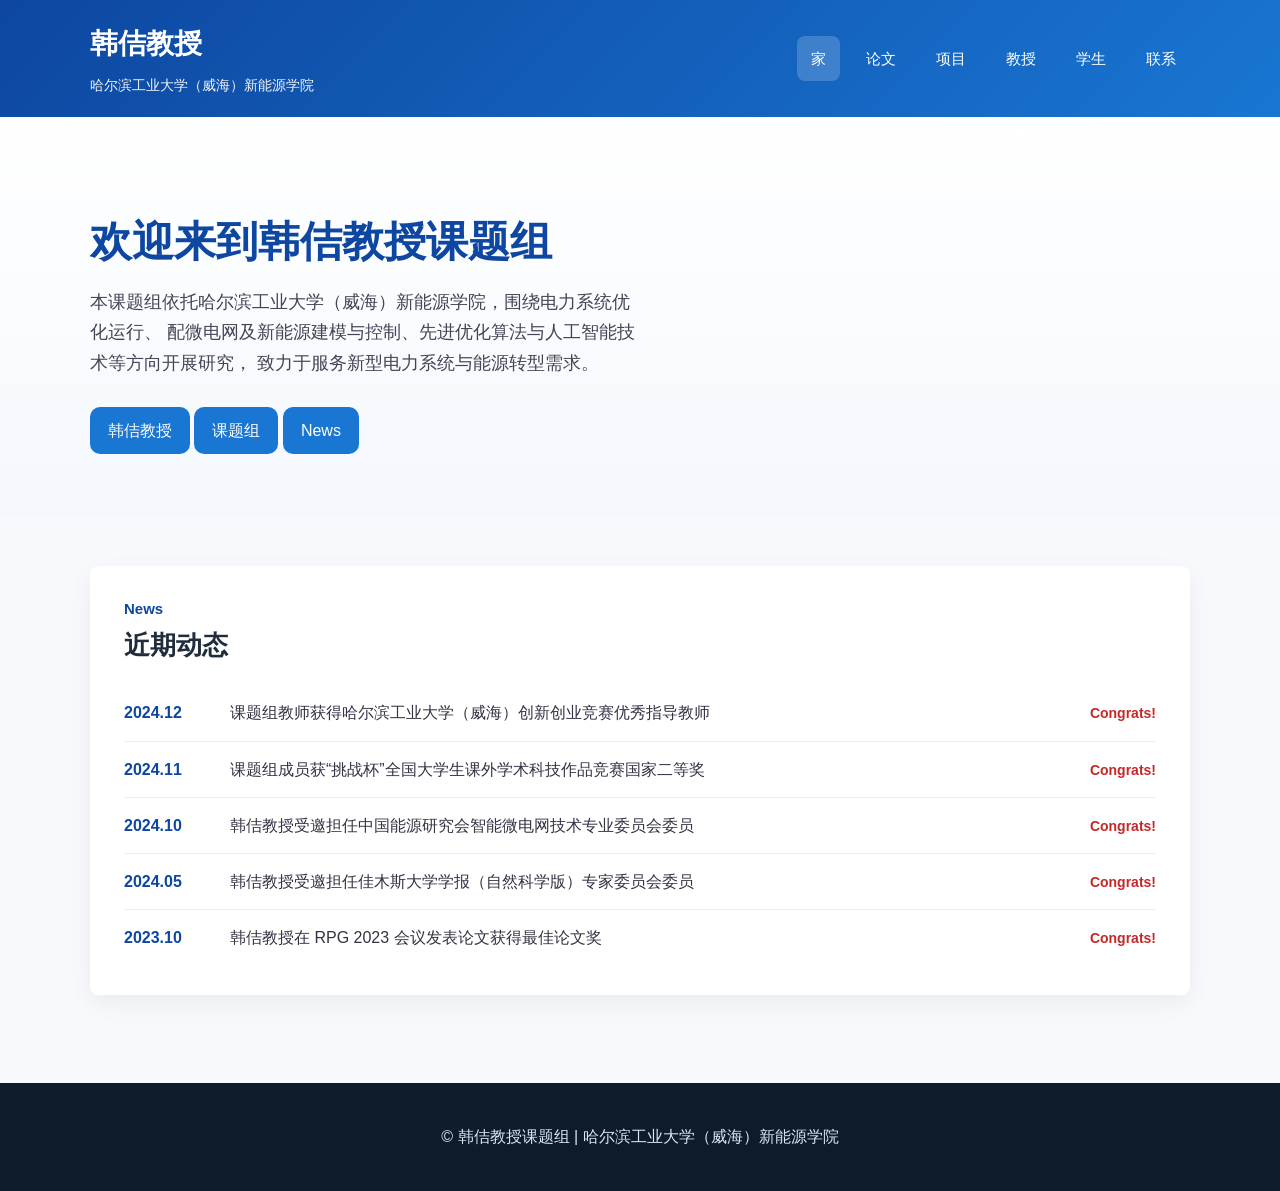
==== commit c689c622: "add button" ====
--- a/index.html
+++ b/index.html
@@ -35,25 +35,18 @@
         </p>
         <a class="button" href="professor.html">韩佶教授</a>
         <a class="button" href="students.html">课题组</a>
-      </div>
-
-      <div class="hero-feature">
-        <img src="images/showHP.png" alt="课题组展示图">
-        <div class="feature-panel">
-          <h3>团队特色</h3>
-          <p>
-            课题来源包括自然科学基金、电网公司项目与企业项目，具备实验平台与基础程序代码，
-            科研经费充足，科研体系成熟，支持论文发表、专利申请与科研竞赛。
-          </p>
-        </div>
+        <a class="button" href="#news">News</a>
       </div>
     </div>
   </section>
 
-  <section class="section">
+  <section class="section" id="news">
     <div class="container">
       <div class="news-card">
-        <h3>News</h3>
+        <div class="section-heading">
+          <span>News</span>
+          <h3>近期动态</h3>
+        </div>
         <div class="news-item">
           <span class="news-date">2024.12</span>
           <span class="news-text">课题组教师获得哈尔滨工业大学（威海）创新创业竞赛优秀指导教师</span>
--- a/style.css
+++ b/style.css
@@ -1,3 +1,7 @@
+html {
+  scroll-behavior: smooth;
+}
+
 * {
   box-sizing: border-box;
 }
@@ -66,21 +70,22 @@
 }
 
 .hero {
-  padding: 56px 0;
-  background: white;
+  padding: 64px 0;
+  background: linear-gradient(180deg, #ffffff 0%, #f4f8fd 100%);
 }
 
 .hero-layout {
   display: grid;
   grid-template-columns: minmax(0, 1.05fr) minmax(360px, 0.95fr);
-  gap: 34px;
+  gap: 42px;
   align-items: center;
 }
 
 .hero h2 {
-  font-size: 38px;
+  font-size: 42px;
   margin-bottom: 16px;
   color: #0d47a1;
+  line-height: 1.25;
 }
 
 .hero p {
@@ -89,50 +94,97 @@
   max-width: 850px;
 }
 
-.hero-feature {
+.home-visual {
   position: relative;
   min-height: 360px;
   border-radius: 8px;
   overflow: hidden;
-  box-shadow: 0 16px 34px rgba(13, 71, 161, 0.16);
-  background: #e8f1fb;
-}
-
-.hero-feature img {
-  width: 100%;
-  height: 100%;
-  min-height: 360px;
-  object-fit: cover;
-  display: block;
-}
-
-.hero-feature::after {
+  padding: 30px;
+  color: white;
+  box-shadow: 0 18px 40px rgba(13, 71, 161, 0.18);
+  background:
+    linear-gradient(135deg, rgba(13, 71, 161, 0.94), rgba(25, 118, 210, 0.9)),
+    repeating-linear-gradient(90deg, rgba(255, 255, 255, 0.12) 0 1px, transparent 1px 54px),
+    repeating-linear-gradient(0deg, rgba(255, 255, 255, 0.12) 0 1px, transparent 1px 54px);
+  display: flex;
+  flex-direction: column;
+  justify-content: space-between;
+}
+
+.home-visual::before {
   content: "";
   position: absolute;
-  inset: 0;
-  background: linear-gradient(180deg, rgba(7, 30, 66, 0.08), rgba(7, 30, 66, 0.62));
-}
-
+  width: 210px;
+  height: 210px;
+  right: -58px;
+  top: -58px;
+  border: 42px solid rgba(255, 255, 255, 0.12);
+  border-radius: 50%;
+}
+
+.home-visual::after {
+  content: "";
+  position: absolute;
+  width: 170px;
+  height: 170px;
+  left: -64px;
+  bottom: -64px;
+  border: 34px solid rgba(255, 255, 255, 0.1);
+  border-radius: 50%;
+}
+
+.visual-title,
+.focus-grid,
 .feature-panel {
-  position: absolute;
-  left: 24px;
-  right: 24px;
-  bottom: 22px;
+  position: relative;
   z-index: 1;
-  color: white;
-  text-shadow: 0 2px 10px rgba(0, 0, 0, 0.28);
+}
+
+.visual-title span {
+  display: inline-block;
+  margin-bottom: 10px;
+  color: rgba(255, 255, 255, 0.76);
+  font-size: 13px;
+  font-weight: bold;
+  letter-spacing: 0.08em;
+  text-transform: uppercase;
+}
+
+.visual-title h3 {
+  margin: 0;
+  max-width: 360px;
+  font-size: 28px;
+  line-height: 1.35;
+}
+
+.focus-grid {
+  display: grid;
+  grid-template-columns: repeat(2, minmax(0, 1fr));
+  gap: 12px;
+  margin: 28px 0;
+}
+
+.focus-grid span {
+  min-height: 62px;
+  border: 1px solid rgba(255, 255, 255, 0.28);
+  border-radius: 8px;
+  padding: 12px 14px;
+  background: rgba(255, 255, 255, 0.1);
+  display: flex;
+  align-items: center;
+  font-size: 15px;
 }
 
 .feature-panel h3 {
   margin: 0 0 8px;
-  font-size: 24px;
+  font-size: 22px;
 }
 
 .feature-panel p {
   margin: 0;
   max-width: none;
   color: rgba(255, 255, 255, 0.94);
-  font-size: 15px;
+  font-size: 15.5px;
   line-height: 1.8;
 }
 
@@ -156,13 +208,24 @@
 .news-card {
   background: white;
   border-radius: 8px;
-  padding: 26px 30px;
+  padding: 30px 34px;
   box-shadow: 0 8px 24px rgba(0, 0, 0, 0.06);
 }
 
-.news-card h3 {
-  margin: 0 0 18px;
-  color: #0d47a1;
+.section-heading {
+  margin-bottom: 18px;
+}
+
+.section-heading span {
+  display: block;
+  color: #0d47a1;
+  font-size: 15px;
+  font-weight: bold;
+}
+
+.section-heading h3 {
+  margin: 2px 0 0;
+  color: #1f2d3d;
   font-size: 26px;
 }
 
@@ -189,8 +252,9 @@
 }
 
 .news-item strong {
-  color: #d32f2f;
+  color: #c62828;
   white-space: nowrap;
+  font-size: 14px;
 }
 
 .grid {
@@ -293,6 +357,14 @@
     font-size: 32px;
   }
 
+  .home-visual {
+    min-height: auto;
+  }
+
+  .focus-grid {
+    grid-template-columns: 1fr;
+  }
+
   .news-item {
     grid-template-columns: 1fr;
     gap: 4px;
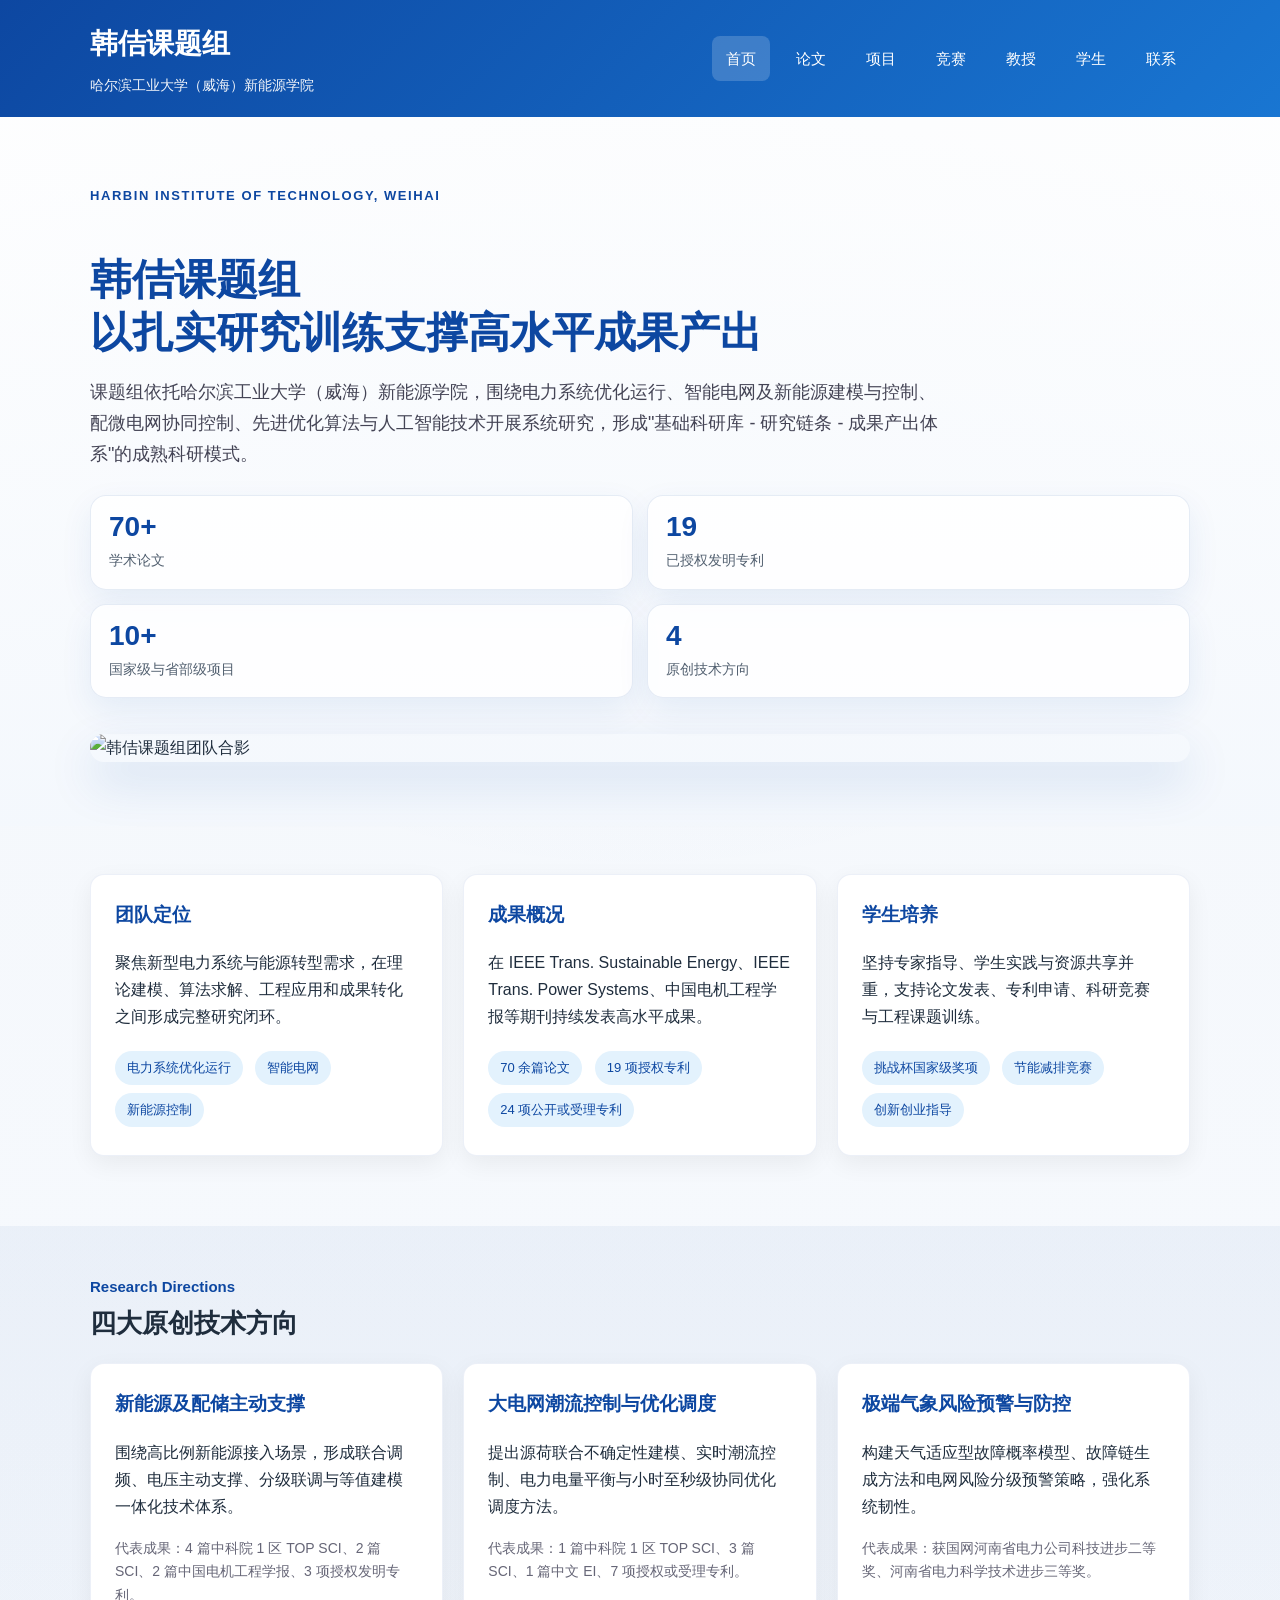
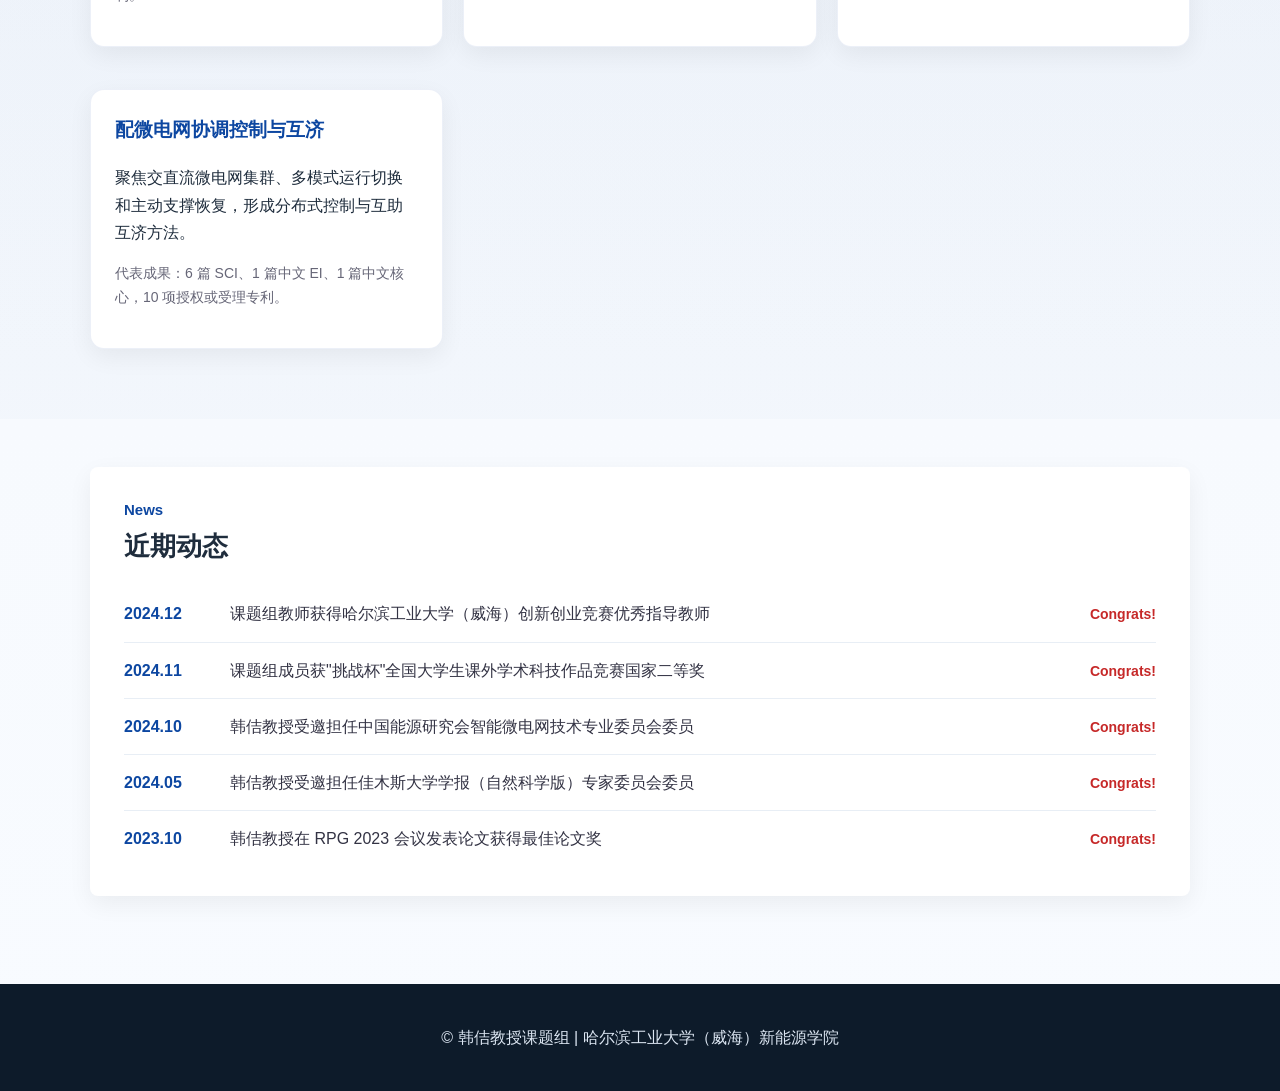
==== commit 73177c1a: "afterparty" ====
--- a/index.html
+++ b/index.html
@@ -3,20 +3,21 @@
 <head>
   <meta charset="UTF-8">
   <meta name="viewport" content="width=device-width, initial-scale=1.0">
-  <title>韩佶教授 - 首页</title>
+  <title>韩佶课题组 - 首页</title>
   <link rel="stylesheet" href="style.css">
 </head>
 <body>
   <header>
     <div class="container topbar">
       <div class="logo">
-        <h1>韩佶教授</h1>
+        <h1>韩佶课题组</h1>
         <p>哈尔滨工业大学（威海）新能源学院</p>
       </div>
       <nav>
-        <a class="active" href="index.html">家</a>
+        <a class="active" href="index.html">首页</a>
         <a href="papers.html">论文</a>
         <a href="projects.html">项目</a>
+        <a href="competitions.html">竞赛</a>
         <a href="professor.html">教授</a>
         <a href="students.html">学生</a>
         <a href="contact.html">联系</a>
@@ -25,17 +26,100 @@
   </header>
 
   <section class="hero">
-    <div class="container hero-layout">
+    <div class="container">
       <div class="hero-copy">
-        <h2>欢迎来到韩佶教授课题组</h2>
+        <span class="eyebrow">Harbin Institute of Technology, Weihai</span>
+        <h2>韩佶课题组<br>以扎实研究训练支撑高水平成果产出</h2>
         <p>
-          本课题组依托哈尔滨工业大学（威海）新能源学院，围绕电力系统优化运行、
-          配微电网及新能源建模与控制、先进优化算法与人工智能技术等方向开展研究，
-          致力于服务新型电力系统与能源转型需求。
+          课题组依托哈尔滨工业大学（威海）新能源学院，围绕电力系统优化运行、智能电网及新能源建模与控制、
+          配微电网协同控制、先进优化算法与人工智能技术开展系统研究，形成"基础科研库 - 研究链条 - 成果产出体系"的成熟科研模式。
         </p>
-        <a class="button" href="professor.html">韩佶教授</a>
-        <a class="button" href="students.html">课题组</a>
-        <a class="button" href="#news">News</a>
+        <div class="hero-metrics">
+          <div class="metric-card">
+            <strong>70+</strong>
+            <span>学术论文</span>
+          </div>
+          <div class="metric-card">
+            <strong>19</strong>
+            <span>已授权发明专利</span>
+          </div>
+          <div class="metric-card">
+            <strong>10+</strong>
+            <span>国家级与省部级项目</span>
+          </div>
+          <div class="metric-card">
+            <strong>4</strong>
+            <span>原创技术方向</span>
+          </div>
+        </div>
+      </div>
+    </div>
+    <div class="hero-photo-strip">
+      <img src="images/group_uni.jpg" alt="韩佶课题组团队合影">
+    </div>
+  </section>
+
+  <section class="section">
+    <div class="container">
+      <div class="grid highlight-grid">
+        <div class="card highlight-card">
+          <h3>团队定位</h3>
+          <p>聚焦新型电力系统与能源转型需求，在理论建模、算法求解、工程应用和成果转化之间形成完整研究闭环。</p>
+          <div class="tag-row">
+            <span class="tag">电力系统优化运行</span>
+            <span class="tag">智能电网</span>
+            <span class="tag">新能源控制</span>
+          </div>
+        </div>
+        <div class="card highlight-card">
+          <h3>成果概况</h3>
+          <p>在 IEEE Trans. Sustainable Energy、IEEE Trans. Power Systems、中国电机工程学报等期刊持续发表高水平成果。</p>
+          <div class="tag-row">
+            <span class="tag">70 余篇论文</span>
+            <span class="tag">19 项授权专利</span>
+            <span class="tag">24 项公开或受理专利</span>
+          </div>
+        </div>
+        <div class="card highlight-card">
+          <h3>学生培养</h3>
+          <p>坚持专家指导、学生实践与资源共享并重，支持论文发表、专利申请、科研竞赛与工程课题训练。</p>
+          <div class="tag-row">
+            <span class="tag">挑战杯国家级奖项</span>
+            <span class="tag">节能减排竞赛</span>
+            <span class="tag">创新创业指导</span>
+          </div>
+        </div>
+      </div>
+    </div>
+  </section>
+
+  <section class="section section-tint">
+    <div class="container">
+      <div class="section-heading">
+        <span>Research Directions</span>
+        <h3>四大原创技术方向</h3>
+      </div>
+      <div class="grid research-grid">
+        <article class="card research-card">
+          <h3>新能源及配储主动支撑</h3>
+          <p>围绕高比例新能源接入场景，形成联合调频、电压主动支撑、分级联调与等值建模一体化技术体系。</p>
+          <p class="small">代表成果：4 篇中科院 1 区 TOP SCI、2 篇 SCI、2 篇中国电机工程学报、3 项授权发明专利。</p>
+        </article>
+        <article class="card research-card">
+          <h3>大电网潮流控制与优化调度</h3>
+          <p>提出源荷联合不确定性建模、实时潮流控制、电力电量平衡与小时至秒级协同优化调度方法。</p>
+          <p class="small">代表成果：1 篇中科院 1 区 TOP SCI、3 篇 SCI、1 篇中文 EI、7 项授权或受理专利。</p>
+        </article>
+        <article class="card research-card">
+          <h3>极端气象风险预警与防控</h3>
+          <p>构建天气适应型故障概率模型、故障链生成方法和电网风险分级预警策略，强化系统韧性。</p>
+          <p class="small">代表成果：获国网河南省电力公司科技进步二等奖、河南省电力科学技术进步三等奖。</p>
+        </article>
+        <article class="card research-card">
+          <h3>配微电网协调控制与互济</h3>
+          <p>聚焦交直流微电网集群、多模式运行切换和主动支撑恢复，形成分布式控制与互助互济方法。</p>
+          <p class="small">代表成果：6 篇 SCI、1 篇中文 EI、1 篇中文核心，10 项授权或受理专利。</p>
+        </article>
       </div>
     </div>
   </section>
@@ -54,7 +138,7 @@
         </div>
         <div class="news-item">
           <span class="news-date">2024.11</span>
-          <span class="news-text">课题组成员获“挑战杯”全国大学生课外学术科技作品竞赛国家二等奖</span>
+          <span class="news-text">课题组成员获"挑战杯"全国大学生课外学术科技作品竞赛国家二等奖</span>
           <strong>Congrats!</strong>
         </div>
         <div class="news-item">
--- a/style.css
+++ b/style.css
@@ -9,7 +9,9 @@
 body {
   margin: 0;
   font-family: "Microsoft YaHei", "PingFang SC", Arial, sans-serif;
-  background: #f7f9fc;
+  background:
+    radial-gradient(circle at top, rgba(26, 95, 180, 0.08), transparent 32%),
+    linear-gradient(180deg, #f4f7fb 0%, #f8fbff 100%);
   color: #1f2d3d;
   line-height: 1.7;
 }
@@ -71,7 +73,9 @@
 
 .hero {
   padding: 64px 0;
-  background: linear-gradient(180deg, #ffffff 0%, #f4f8fd 100%);
+  background:
+    linear-gradient(rgba(255, 255, 255, 0.88), rgba(244, 248, 253, 0.92)),
+    url("images/hit-campus-bg.png") center/cover no-repeat;
 }
 
 .hero-layout {
@@ -92,6 +96,129 @@
   font-size: 18px;
   color: #445;
   max-width: 850px;
+}
+
+.eyebrow {
+  display: inline-block;
+  margin-bottom: 12px;
+  color: #0d47a1;
+  font-size: 13px;
+  font-weight: bold;
+  letter-spacing: 0.12em;
+  text-transform: uppercase;
+}
+
+.hero-metrics {
+  display: grid;
+  grid-template-columns: repeat(2, minmax(0, 1fr));
+  gap: 14px;
+  margin: 26px 0 12px;
+}
+
+.metric-card {
+  background: rgba(255, 255, 255, 0.82);
+  border: 1px solid rgba(13, 71, 161, 0.1);
+  border-radius: 16px;
+  padding: 16px 18px;
+  box-shadow: 0 12px 32px rgba(13, 71, 161, 0.08);
+}
+
+.metric-card strong {
+  display: block;
+  color: #0d47a1;
+  font-size: 28px;
+  line-height: 1.1;
+}
+
+.metric-card span {
+  display: block;
+  margin-top: 6px;
+  color: #526070;
+  font-size: 14px;
+}
+
+.button-secondary {
+  background: white;
+  color: #0d47a1;
+  border: 1px solid rgba(13, 71, 161, 0.18);
+}
+
+.button-secondary:hover {
+  background: #eef4fb;
+}
+
+.hero-logo {
+  max-width: 260px;
+  width: 100%;
+  margin-bottom: 18px;
+  background: white;
+  border-radius: 12px;
+  padding: 10px 12px;
+}
+
+.hero-visual-copy h3 {
+  margin: 0 0 10px;
+  font-size: 26px;
+}
+
+.hero-visual-copy p {
+  color: rgba(255, 255, 255, 0.9);
+  font-size: 15.5px;
+}
+
+.hero-list {
+  margin: 14px 0 0;
+  padding-left: 20px;
+}
+
+.hero-list li {
+  color: rgba(255, 255, 255, 0.94);
+}
+
+.hero-note {
+  margin-top: 14px;
+  font-size: 13px;
+  color: rgba(255, 255, 255, 0.68);
+}
+
+.team-hero-card {
+  overflow: hidden;
+  border-radius: 24px;
+  background: white;
+  box-shadow: 0 24px 48px rgba(13, 71, 161, 0.18);
+}
+
+.team-hero-card img {
+  width: 100%;
+  height: 520px;
+  object-fit: cover;
+  object-position: center;
+  display: block;
+}
+
+.team-hero-caption {
+  padding: 20px 22px 24px;
+  background: linear-gradient(180deg, #f8fbff 0%, #eef4fb 100%);
+}
+
+.team-hero-caption p {
+  margin: 0;
+  font-size: 15px;
+  color: #516071;
+}
+
+.hero-photo-strip {
+  width: 90%;
+  max-width: 1100px;
+  margin: 36px auto 0;
+  border-radius: 20px;
+  overflow: hidden;
+  box-shadow: 0 20px 48px rgba(13, 71, 161, 0.15);
+}
+
+.hero-photo-strip img {
+  width: 100%;
+  display: block;
 }
 
 .home-visual {
@@ -212,6 +339,93 @@
   box-shadow: 0 8px 24px rgba(0, 0, 0, 0.06);
 }
 
+.section-tint {
+  background: linear-gradient(180deg, rgba(13, 71, 161, 0.05), rgba(13, 71, 161, 0.02));
+}
+
+.highlight-grid,
+.research-grid,
+.profile-grid {
+  align-items: stretch;
+}
+
+.highlight-card,
+.research-card {
+  border: 1px solid rgba(13, 71, 161, 0.08);
+}
+
+.tag-row {
+  margin-top: 14px;
+}
+
+.project-list {
+  display: grid;
+  gap: 16px;
+}
+
+.project-item {
+  display: grid;
+  grid-template-columns: 120px minmax(0, 1fr);
+  gap: 18px;
+  padding: 20px 22px;
+  border-radius: 16px;
+  background: white;
+  box-shadow: 0 10px 28px rgba(0, 0, 0, 0.06);
+  border-left: 5px solid #0d47a1;
+}
+
+.project-item strong {
+  color: #0d47a1;
+  font-size: 24px;
+  line-height: 1.2;
+}
+
+.project-item h4 {
+  margin: 0 0 6px;
+  color: #1f2d3d;
+  font-size: 18px;
+}
+
+.project-item p {
+  margin: 0;
+  color: #556273;
+}
+
+.quick-card {
+  display: flex;
+  flex-direction: column;
+  justify-content: space-between;
+}
+
+.mode-card {
+  padding: 18px;
+}
+
+.mode-card img {
+  width: 100%;
+  display: block;
+  border-radius: 14px;
+}
+
+.competition-hero {
+  display: grid;
+  grid-template-columns: minmax(0, 1.25fr) minmax(280px, 0.75fr);
+  gap: 24px;
+  align-items: stretch;
+}
+
+.competition-copy h3 {
+  margin-bottom: 12px;
+}
+
+.competition-side {
+  display: flex;
+}
+
+.competition-side .notice {
+  width: 100%;
+}
+
 .section-heading {
   margin-bottom: 18px;
 }
@@ -365,6 +579,19 @@
     grid-template-columns: 1fr;
   }
 
+  .hero-metrics,
+  .competition-hero {
+    grid-template-columns: 1fr;
+  }
+
+  .project-item {
+    grid-template-columns: 1fr;
+  }
+
+  .team-hero-card img {
+    height: 320px;
+  }
+
   .news-item {
     grid-template-columns: 1fr;
     gap: 4px;
@@ -428,6 +655,22 @@
   box-shadow: 0 4px 14px rgba(0, 0, 0, 0.15);
 }
 
+.stu-photo-placeholder {
+  width: 100px;
+  height: 100px;
+  border-radius: 50%;
+  background: linear-gradient(135deg, #1565c0, #42a5f5);
+  border: 3px solid white;
+  box-shadow: 0 4px 14px rgba(0, 0, 0, 0.15);
+  display: flex;
+  align-items: center;
+  justify-content: center;
+  color: white;
+  font-size: 30px;
+  font-weight: bold;
+  letter-spacing: -1px;
+}
+
 .stu-info {
   padding: 16px 20px 20px;
   flex: 1;
